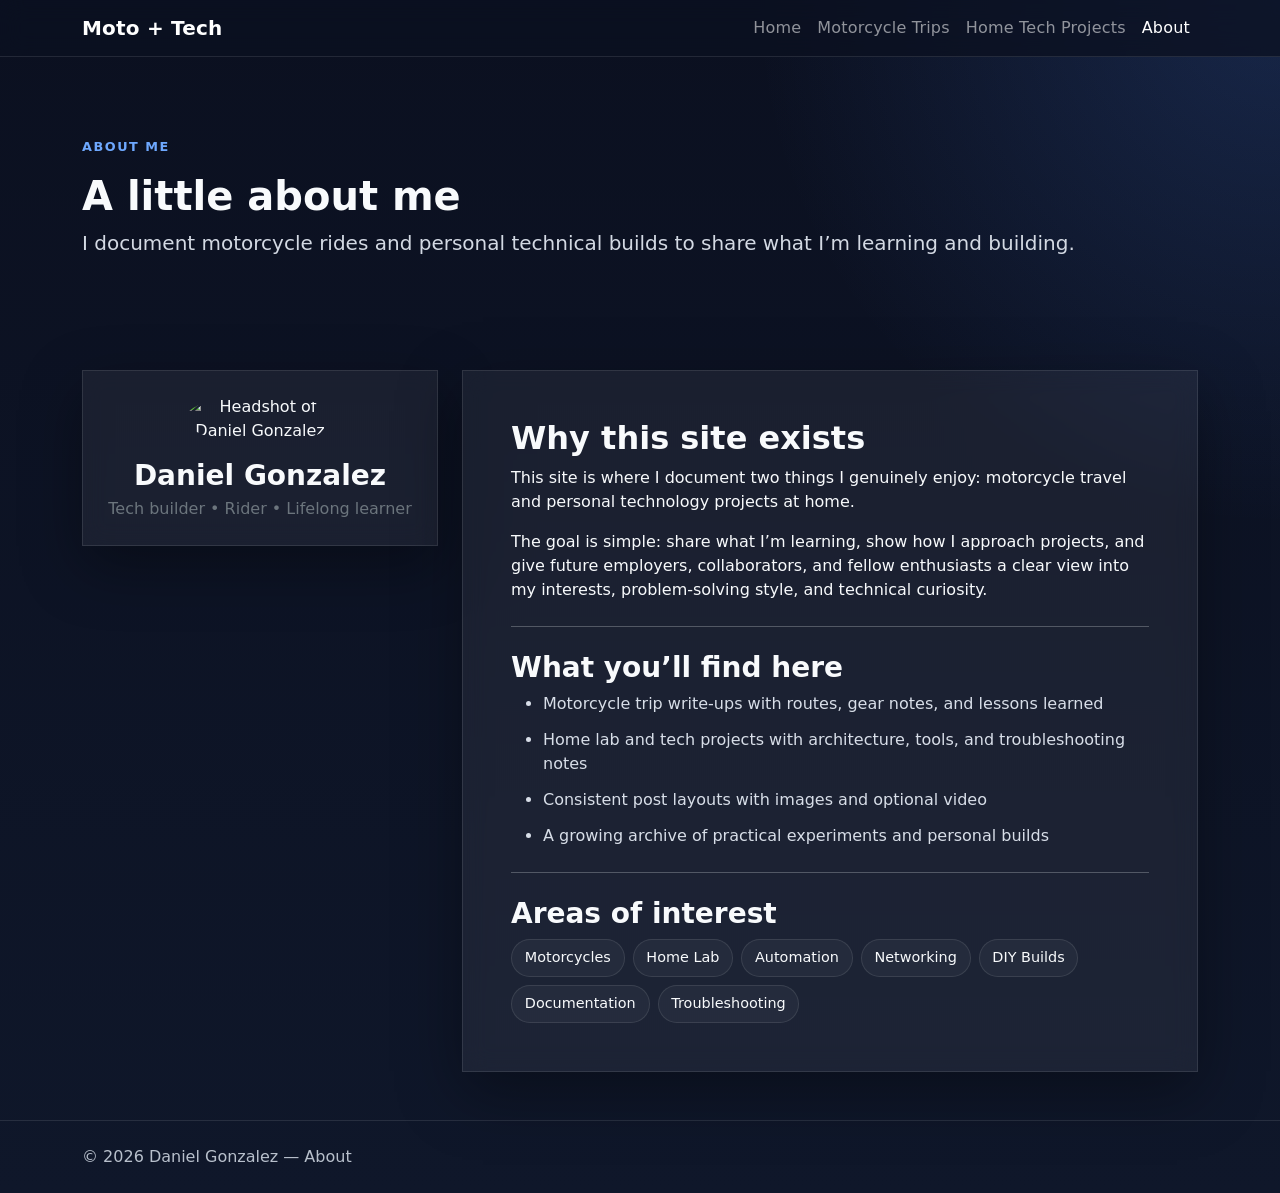
==== about.html @ 92008616 "Add files via upload" ====
<!DOCTYPE html>
<html lang="en">
<head>
  <meta charset="UTF-8" />
  <meta name="viewport" content="width=device-width, initial-scale=1.0" />
  <title>About | Daniel Gonzalez</title>
  <link href="https://cdn.jsdelivr.net/npm/bootstrap@5.3.3/dist/css/bootstrap.min.css" rel="stylesheet" />
  <link rel="stylesheet" href="css/styles.css" />
</head>
<body data-page="about">

  <nav class="navbar navbar-expand-lg navbar-dark sticky-top site-nav">
    <div class="container">
      <a class="navbar-brand fw-bold" href="index.html">Moto + Tech</a>
      <button class="navbar-toggler" type="button" data-bs-toggle="collapse" data-bs-target="#mainNav">
        <span class="navbar-toggler-icon"></span>
      </button>
      <div class="collapse navbar-collapse" id="mainNav">
        <ul class="navbar-nav ms-auto">
          <li class="nav-item"><a class="nav-link" href="index.html">Home</a></li>
          <li class="nav-item"><a class="nav-link" href="trips.html">Motorcycle Trips</a></li>
          <li class="nav-item"><a class="nav-link" href="projects.html">Home Tech Projects</a></li>
          <li class="nav-item"><a class="nav-link active" href="about.html">About</a></li>
        </ul>
      </div>
    </div>
  </nav>

  <header class="page-header">
    <div class="container">
      <p class="section-kicker">About Me</p>
      <h1 class="display-6 fw-bold">A little about me</h1>
      <p class="lead text-light-emphasis">
        I document motorcycle rides and personal technical builds to share what I’m learning and building.
      </p>
    </div>
  </header>

  <main class="py-5">
    <div class="container">
      <div class="row g-4 align-items-start">
        <div class="col-lg-4">
          <div class="glass-card p-4 text-center">
            <img src="assets/headshot.jpg" alt="Headshot of Daniel Gonzalez" class="about-headshot mb-3" />
            <h3 class="fw-bold mb-1">Daniel Gonzalez</h3>
            <p class="text-secondary mb-0">Tech builder • Rider • Lifelong learner</p>
          </div>
        </div>
        <div class="col-lg-8">
          <div class="glass-card p-4 p-md-5">
            <h2 class="fw-bold">Why this site exists</h2>
            <p>
              This site is where I document two things I genuinely enjoy:
              motorcycle travel and personal technology projects at home.
            </p>
            <p>
              The goal is simple: share what I’m learning, show how I approach projects,
              and give future employers, collaborators, and fellow enthusiasts a clear view
              into my interests, problem-solving style, and technical curiosity.
            </p>

            <hr class="my-4" />

            <h3 class="fw-bold">What you’ll find here</h3>
            <ul class="custom-list">
              <li>Motorcycle trip write-ups with routes, gear notes, and lessons learned</li>
              <li>Home lab and tech projects with architecture, tools, and troubleshooting notes</li>
              <li>Consistent post layouts with images and optional video</li>
              <li>A growing archive of practical experiments and personal builds</li>
            </ul>

            <hr class="my-4" />

            <h3 class="fw-bold">Areas of interest</h3>
            <div class="d-flex flex-wrap gap-2">
              <span class="tag-chip">Motorcycles</span>
              <span class="tag-chip">Home Lab</span>
              <span class="tag-chip">Automation</span>
              <span class="tag-chip">Networking</span>
              <span class="tag-chip">DIY Builds</span>
              <span class="tag-chip">Documentation</span>
              <span class="tag-chip">Troubleshooting</span>
            </div>
          </div>
        </div>
      </div>
    </div>
  </main>

  <footer class="site-footer py-4">
    <div class="container">
      <p class="mb-0">© 2026 Daniel Gonzalez — About</p>
    </div>
  </footer>

</body>
</html>
---- css/styles.css ----
:root {
  --bg: #0b1020;
  --bg-soft: #121a31;
  --card: rgba(255, 255, 255, 0.06);
  --line: rgba(255, 255, 255, 0.10);
  --text: #f8fafc;
  --muted: #b8c0cc;
  --primary: #4f8cff;
  --primary-2: #6ea8fe;
  --shadow: 0 20px 60px rgba(0, 0, 0, 0.35);
}

* {
  box-sizing: border-box;
}

html {
  scroll-behavior: smooth;
}

body {
  background:
    radial-gradient(circle at top right, rgba(79, 140, 255, 0.18), transparent 30%),
    linear-gradient(180deg, #0b1020 0%, #0f172a 100%);
  color: var(--text);
  font-family: Inter, system-ui, -apple-system, BlinkMacSystemFont, "Segoe UI", sans-serif;
}

.site-nav {
  backdrop-filter: blur(12px);
  background: rgba(11, 16, 32, 0.75);
  border-bottom: 1px solid var(--line);
}

.navbar-brand,
.nav-link {
  letter-spacing: 0.2px;
}

.hero-section,
.page-header {
  padding: 5rem 0 3rem;
}

.section-kicker {
  color: var(--primary-2);
  text-transform: uppercase;
  letter-spacing: .12em;
  font-size: .8rem;
  font-weight: 700;
}

.headshot-wrap {
  width: 180px;
  height: 180px;
  border-radius: 50%;
  padding: 8px;
  background: linear-gradient(135deg, rgba(79, 140, 255, 0.7), rgba(255,255,255,0.2));
  box-shadow: var(--shadow);
}

.headshot-img,
.about-headshot {
  width: 100%;
  height: 100%;
  object-fit: cover;
  border-radius: 50%;
  display: block;
}

.about-headshot {
  max-width: 150px;
  max-height: 150px;
  margin: 0 auto;
}

.stat-card,
.glass-card,
.post-card,
.modal-dark {
  background: var(--card);
  border: 1px solid var(--line);
  box-shadow: var(--shadow);
  backdrop-filter: blur(12px);
}

.stat-card {
  border-radius: 20px;
  padding: 1rem 1.25rem;
  height: 100%;
}

.stat-number {
  font-size: 1.5rem;
  font-weight: 800;
}

.stat-label {
  color: var(--muted);
  font-size: 0.95rem;
}

.post-card {
  border-radius: 22px;
  overflow: hidden;
  transition: transform .25s ease, border-color .25s ease, box-shadow .25s ease;
  height: 100%;
}

.post-card:hover {
  transform: translateY(-6px);
  border-color: rgba(79, 140, 255, 0.5);
}

.media-frame {
  aspect-ratio: 16 / 9;
  background: #0c1326;
  overflow: hidden;
}

.media-frame img,
.media-frame video {
  width: 100%;
  height: 100%;
  object-fit: cover;
  display: block;
}

.post-card-body {
  padding: 1.25rem;
}

.post-card-meta,
.post-meta {
  display: flex;
  flex-wrap: wrap;
  gap: .6rem;
  color: var(--muted);
  font-size: .95rem;
}

.meta-pill,
.tag-chip {
  display: inline-flex;
  align-items: center;
  gap: .35rem;
  border: 1px solid var(--line);
  background: rgba(255,255,255,0.04);
  color: var(--muted);
  border-radius: 999px;
  padding: .45rem .8rem;
  font-size: .9rem;
}

.tag-chip {
  color: var(--text);
}

.btn-primary {
  background: linear-gradient(135deg, var(--primary), #316cf4);
  border: none;
}

.btn-primary:hover {
  background: linear-gradient(135deg, #3f7afe, #255fe0);
}

.site-footer {
  border-top: 1px solid var(--line);
  color: var(--muted);
}

.modal-content.modal-dark {
  color: var(--text);
  background: #0f172a;
  border-radius: 24px;
}

.modal-body p {
  color: #d8dee8;
  line-height: 1.8;
}

.modal-media-grid {
  display: grid;
  gap: 1rem;
}

.content-section {
  margin-bottom: 2rem;
}

.content-section h4 {
  font-weight: 700;
  margin-bottom: .75rem;
}

.custom-list li {
  margin-bottom: .75rem;
  color: #d8dee8;
}

.text-light-emphasis {
  color: #d3d9e3 !important;
}

@media (max-width: 768px) {
  .hero-section,
  .page-header {
    padding: 3.5rem 0 2rem;
  }

  .headshot-wrap {
    width: 140px;
    height: 140px;
  }
}
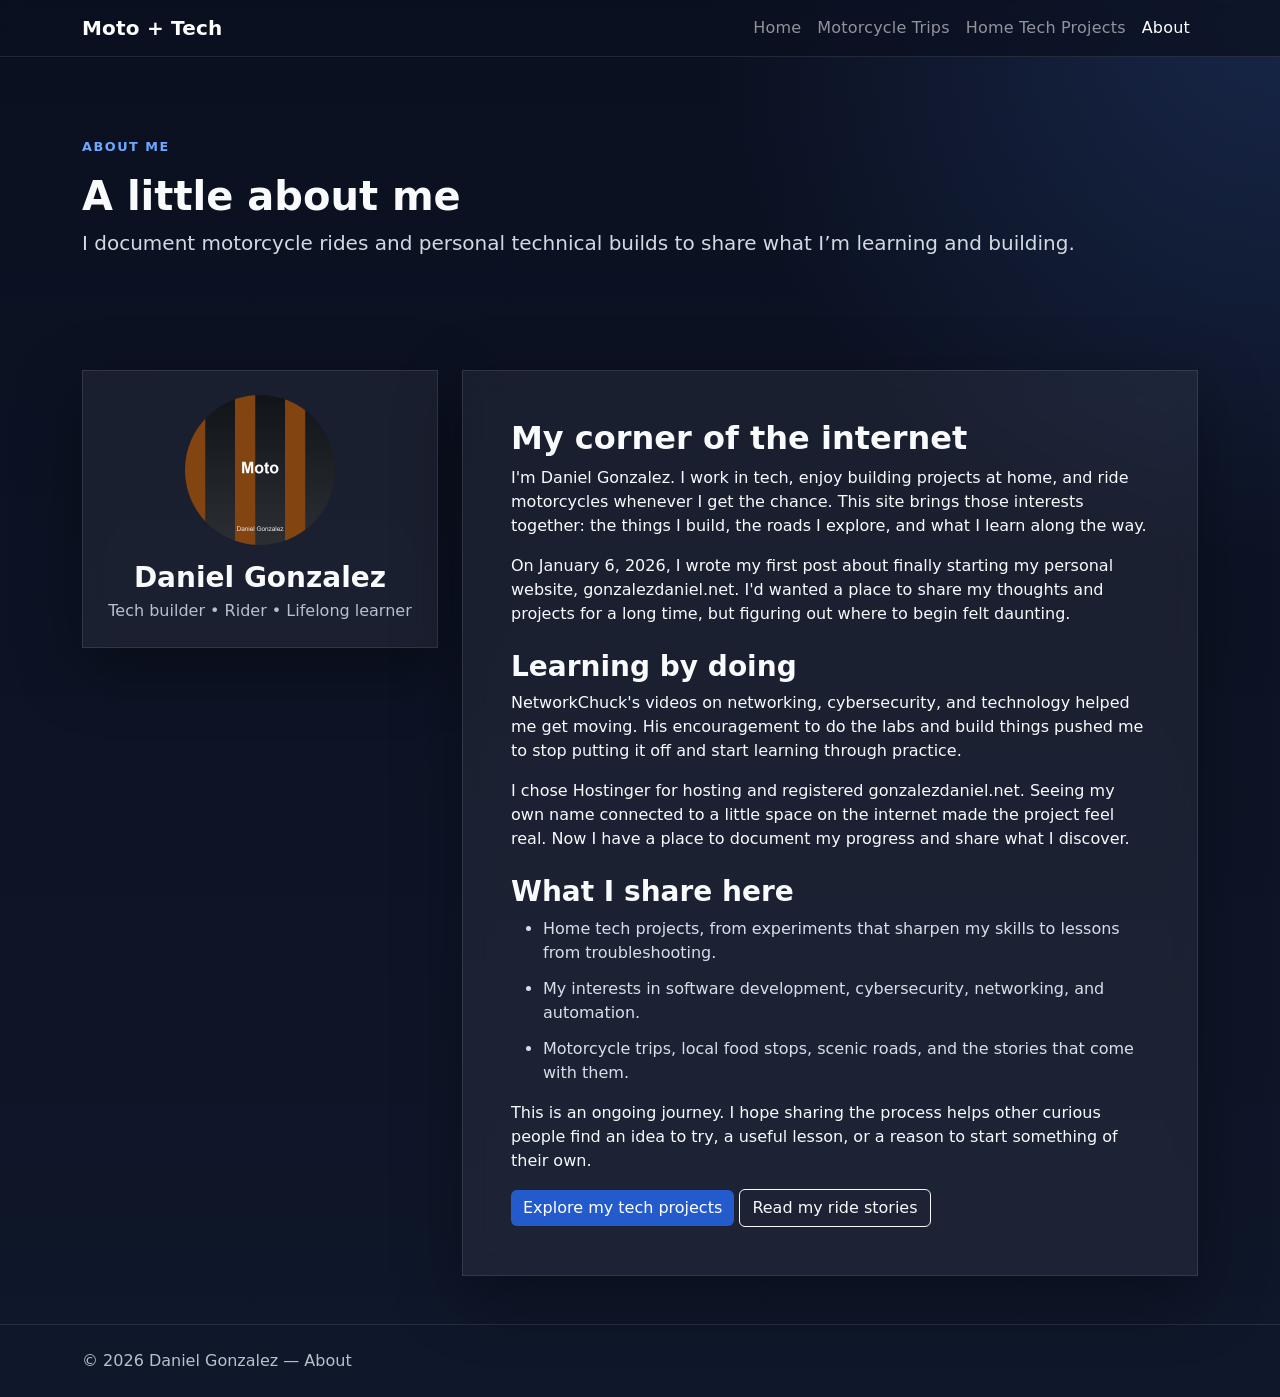
==== commit 247520dc: "Update blog content and add accessible shareable post pages" ====
--- a/about.html
+++ b/about.html
@@ -1,5 +1,5 @@
 <!DOCTYPE html>
-<html lang="en">
+<html lang="en" data-bs-theme="dark">
 <head>
   <meta charset="UTF-8" />
   <meta name="viewport" content="width=device-width, initial-scale=1.0" />
@@ -9,10 +9,13 @@
 </head>
 <body data-page="about">
 
+  <a class="visually-hidden-focusable" href="#main-content">Skip to main content</a>
+
   <nav class="navbar navbar-expand-lg navbar-dark sticky-top site-nav">
     <div class="container">
       <a class="navbar-brand fw-bold" href="index.html">Moto + Tech</a>
-      <button class="navbar-toggler" type="button" data-bs-toggle="collapse" data-bs-target="#mainNav">
+      <button class="navbar-toggler" type="button" data-bs-toggle="collapse" data-bs-target="#mainNav"
+        aria-controls="mainNav" aria-expanded="false" aria-label="Toggle navigation">
         <span class="navbar-toggler-icon"></span>
       </button>
       <div class="collapse navbar-collapse" id="mainNav">
@@ -20,7 +23,7 @@
           <li class="nav-item"><a class="nav-link" href="index.html">Home</a></li>
           <li class="nav-item"><a class="nav-link" href="trips.html">Motorcycle Trips</a></li>
           <li class="nav-item"><a class="nav-link" href="projects.html">Home Tech Projects</a></li>
-          <li class="nav-item"><a class="nav-link active" href="about.html">About</a></li>
+          <li class="nav-item"><a class="nav-link active" aria-current="page" href="about.html">About</a></li>
         </ul>
       </div>
     </div>
@@ -36,51 +39,33 @@
     </div>
   </header>
 
-  <main class="py-5">
+  <main tabindex="-1" id="main-content" class="py-5">
     <div class="container">
       <div class="row g-4 align-items-start">
         <div class="col-lg-4">
           <div class="glass-card p-4 text-center">
             <img src="assets/headshot.jpg" alt="Headshot of Daniel Gonzalez" class="about-headshot mb-3" />
-            <h3 class="fw-bold mb-1">Daniel Gonzalez</h3>
+            <h2 class="h3 fw-bold mb-1">Daniel Gonzalez</h2>
             <p class="text-secondary mb-0">Tech builder • Rider • Lifelong learner</p>
           </div>
         </div>
         <div class="col-lg-8">
           <div class="glass-card p-4 p-md-5">
-            <h2 class="fw-bold">Why this site exists</h2>
-            <p>
-              This site is where I document two things I genuinely enjoy:
-              motorcycle travel and personal technology projects at home.
-            </p>
-            <p>
-              The goal is simple: share what I’m learning, show how I approach projects,
-              and give future employers, collaborators, and fellow enthusiasts a clear view
-              into my interests, problem-solving style, and technical curiosity.
-            </p>
-
-            <hr class="my-4" />
-
-            <h3 class="fw-bold">What you’ll find here</h3>
+            <h2 class="fw-bold">My corner of the internet</h2>
+            <p>I'm Daniel Gonzalez. I work in tech, enjoy building projects at home, and ride motorcycles whenever I get the chance. This site brings those interests together: the things I build, the roads I explore, and what I learn along the way.</p>
+            <p>On January 6, 2026, I wrote my first post about finally starting my personal website, gonzalezdaniel.net. I'd wanted a place to share my thoughts and projects for a long time, but figuring out where to begin felt daunting.</p>
+            <h3 class="fw-bold mt-4">Learning by doing</h3>
+            <p>NetworkChuck's videos on networking, cybersecurity, and technology helped me get moving. His encouragement to do the labs and build things pushed me to stop putting it off and start learning through practice.</p>
+            <p>I chose Hostinger for hosting and registered gonzalezdaniel.net. Seeing my own name connected to a little space on the internet made the project feel real. Now I have a place to document my progress and share what I discover.</p>
+            <h3 class="fw-bold mt-4">What I share here</h3>
             <ul class="custom-list">
-              <li>Motorcycle trip write-ups with routes, gear notes, and lessons learned</li>
-              <li>Home lab and tech projects with architecture, tools, and troubleshooting notes</li>
-              <li>Consistent post layouts with images and optional video</li>
-              <li>A growing archive of practical experiments and personal builds</li>
+              <li>Home tech projects, from experiments that sharpen my skills to lessons from troubleshooting.</li>
+              <li>My interests in software development, cybersecurity, networking, and automation.</li>
+              <li>Motorcycle trips, local food stops, scenic roads, and the stories that come with them.</li>
             </ul>
-
-            <hr class="my-4" />
-
-            <h3 class="fw-bold">Areas of interest</h3>
-            <div class="d-flex flex-wrap gap-2">
-              <span class="tag-chip">Motorcycles</span>
-              <span class="tag-chip">Home Lab</span>
-              <span class="tag-chip">Automation</span>
-              <span class="tag-chip">Networking</span>
-              <span class="tag-chip">DIY Builds</span>
-              <span class="tag-chip">Documentation</span>
-              <span class="tag-chip">Troubleshooting</span>
-            </div>
+            <p>This is an ongoing journey. I hope sharing the process helps other curious people find an idea to try, a useful lesson, or a reason to start something of their own.</p>
+            <a class="btn btn-primary" href="projects.html">Explore my tech projects</a>
+            <a class="btn btn-outline-light" href="trips.html">Read my ride stories</a>
           </div>
         </div>
       </div>
@@ -93,5 +78,6 @@
     </div>
   </footer>
 
+  <script src="https://cdn.jsdelivr.net/npm/bootstrap@5.3.3/dist/js/bootstrap.bundle.min.js"></script>
 </body>
 </html>
--- a/css/styles.css
+++ b/css/styles.css
@@ -214,4 +214,40 @@
     width: 140px;
     height: 140px;
   }
-}+}
+/* Shared accessible presentation for both kinds of story. */
+:focus-visible {
+  outline: 3px solid #ffda6a;
+  outline-offset: 4px;
+}
+
+.visually-hidden-focusable:focus {
+  position: fixed;
+  top: .5rem;
+  left: .5rem;
+  z-index: 1100;
+  padding: .75rem 1rem;
+  background: #fff;
+  color: #0b1020;
+}
+
+#main-content { scroll-margin-top: 5rem; }
+body { overflow-wrap: anywhere; }
+.text-secondary { color: var(--muted) !important; }
+.btn-primary { background: #245bcc; color: #fff; }
+.btn-primary:hover, .btn-primary:focus-visible { background: #1d4eaf; color: #fff; }
+.btn-outline-primary { color: #9ec5fe; border-color: #9ec5fe; }
+.btn-outline-primary:hover { background: #245bcc; border-color: #245bcc; color: #fff; }
+.post-reader { max-width: 900px; }
+.post-reader p { line-height: 1.8; }
+.post-image { display: block; width: 100%; height: auto; border-radius: 1rem; }
+.post-media { display: grid; gap: 1rem; }
+.post-details { display: flex; flex-wrap: wrap; gap: 1rem 2rem; }
+.post-details dd { color: var(--muted); }
+.content-section h2 { font-weight: 700; }
+
+@media (prefers-reduced-motion: reduce) {
+  html { scroll-behavior: auto; }
+  *, *::before, *::after { transition: none !important; animation: none !important; }
+  .post-card:hover { transform: none; }
+}
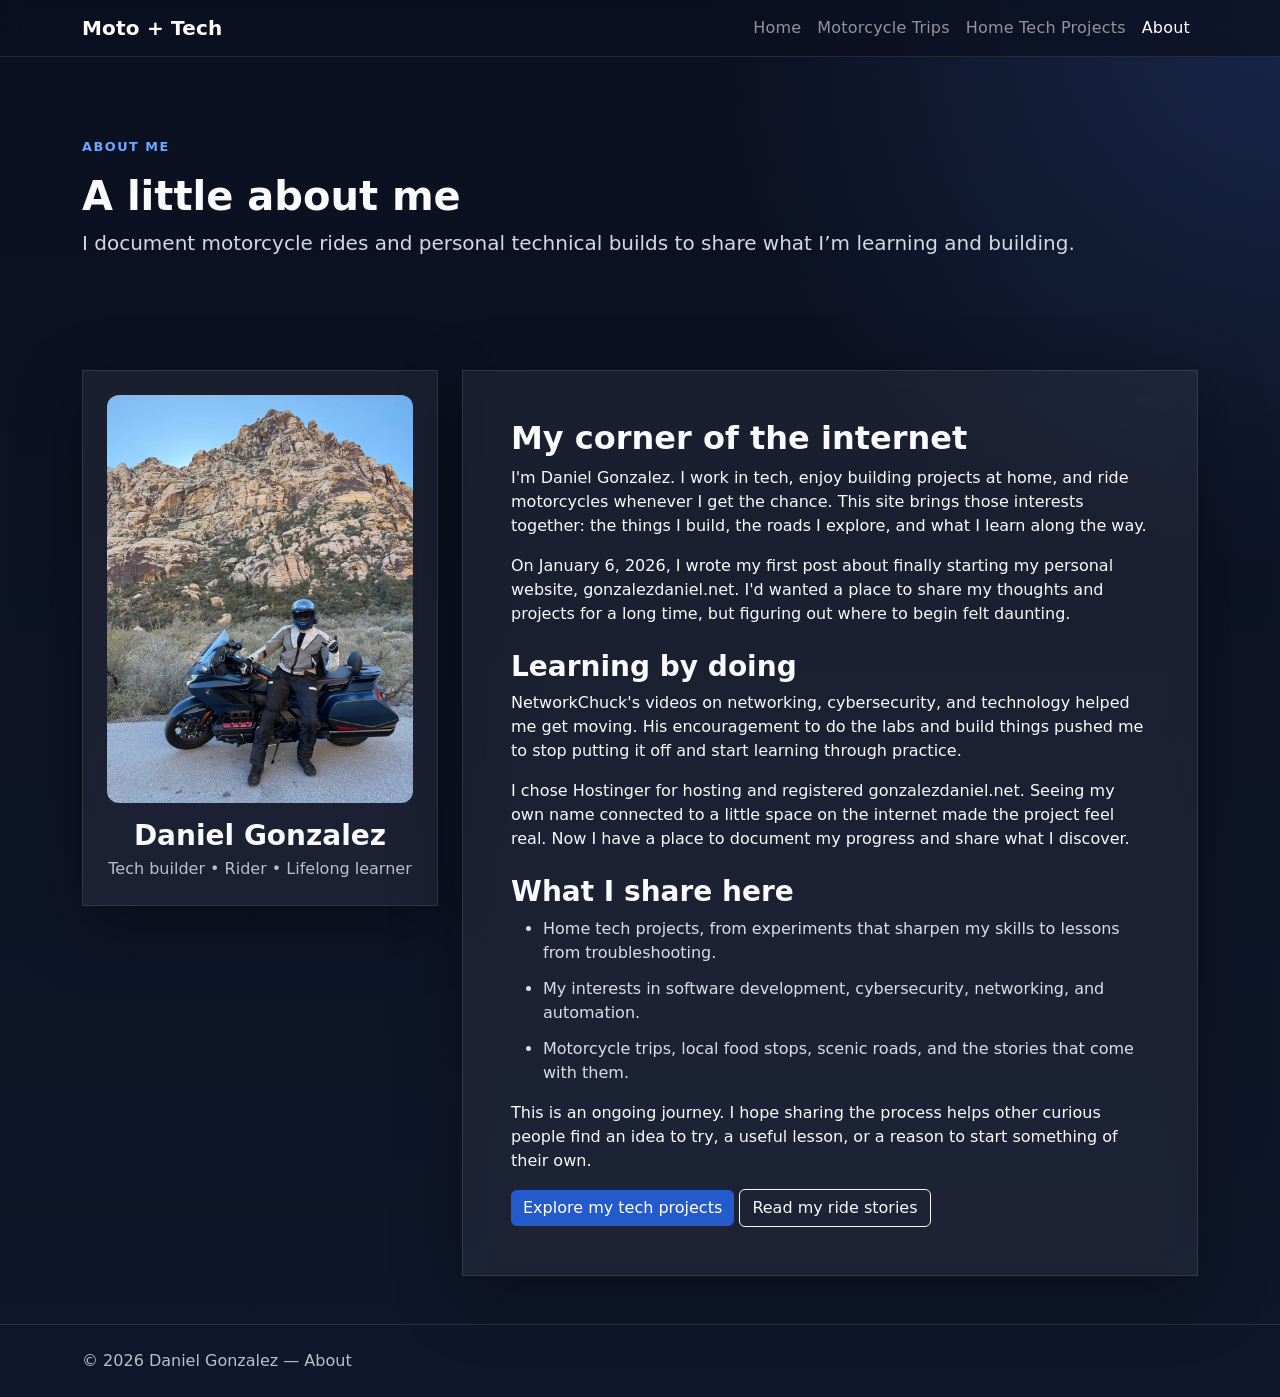
==== commit 6f970352: "Add optimized headshot and motorcycle portrait" ====
--- a/about.html
+++ b/about.html
@@ -44,7 +44,7 @@
       <div class="row g-4 align-items-start">
         <div class="col-lg-4">
           <div class="glass-card p-4 text-center">
-            <img src="assets/headshot.jpg" alt="Headshot of Daniel Gonzalez" class="about-headshot mb-3" />
+            <img src="assets/daniel-motorcycle.webp" alt="Daniel Gonzalez wearing riding gear beside his motorcycle in front of rocky desert cliffs" class="about-motorcycle mb-3" width="900" height="1200" />
             <h2 class="h3 fw-bold mb-1">Daniel Gonzalez</h2>
             <p class="text-secondary mb-0">Tech builder • Rider • Lifelong learner</p>
           </div>
--- a/css/styles.css
+++ b/css/styles.css
@@ -59,8 +59,7 @@
   box-shadow: var(--shadow);
 }
 
-.headshot-img,
-.about-headshot {
+.headshot-img {
   width: 100%;
   height: 100%;
   object-fit: cover;
@@ -68,10 +67,11 @@
   display: block;
 }
 
-.about-headshot {
-  max-width: 150px;
-  max-height: 150px;
-  margin: 0 auto;
+.about-motorcycle {
+  width: 100%;
+  height: auto;
+  display: block;
+  border-radius: 12px;
 }
 
 .stat-card,
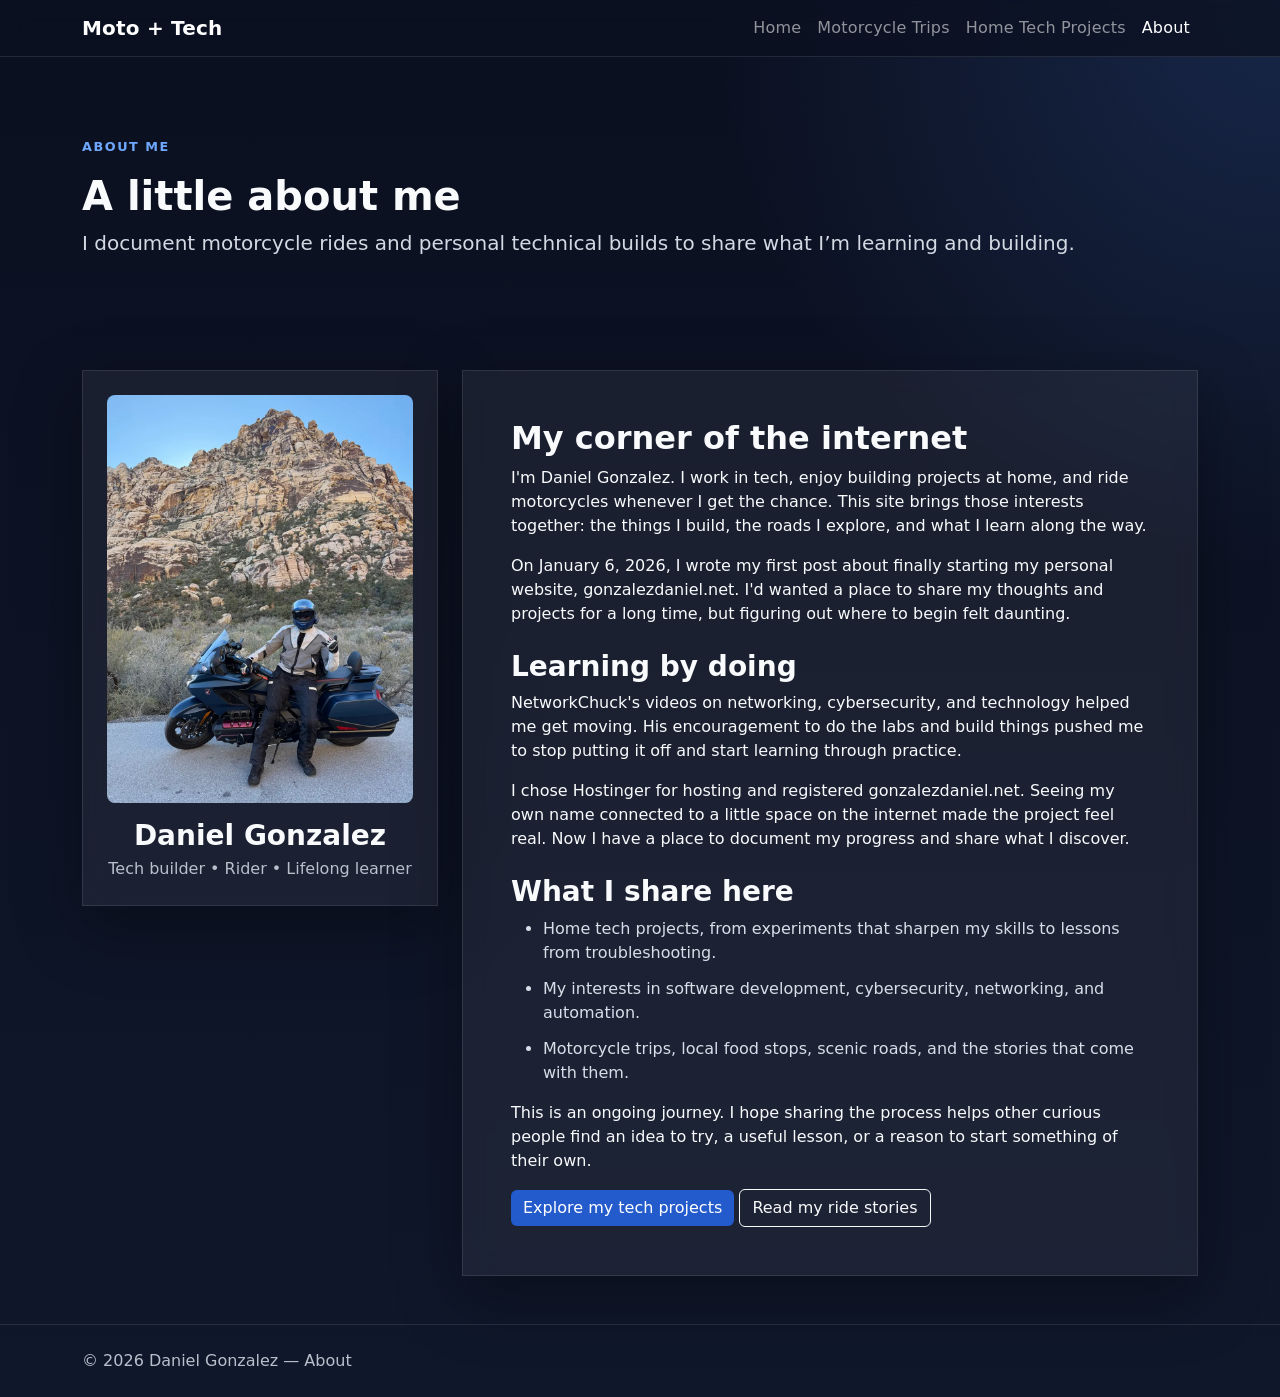
==== commit 2c681ffc: "Prevent cached styles from breaking profile photo layout" ====
--- a/about.html
+++ b/about.html
@@ -5,7 +5,7 @@
   <meta name="viewport" content="width=device-width, initial-scale=1.0" />
   <title>About | Daniel Gonzalez</title>
   <link href="https://cdn.jsdelivr.net/npm/bootstrap@5.3.3/dist/css/bootstrap.min.css" rel="stylesheet" />
-  <link rel="stylesheet" href="css/styles.css" />
+  <link rel="stylesheet" href="css/styles.css?v=20261027-photos-2" />
 </head>
 <body data-page="about">
 
@@ -44,7 +44,7 @@
       <div class="row g-4 align-items-start">
         <div class="col-lg-4">
           <div class="glass-card p-4 text-center">
-            <img src="assets/daniel-motorcycle.webp" alt="Daniel Gonzalez wearing riding gear beside his motorcycle in front of rocky desert cliffs" class="about-motorcycle mb-3" width="900" height="1200" />
+            <img src="assets/daniel-motorcycle.webp" alt="Daniel Gonzalez wearing riding gear beside his motorcycle in front of rocky desert cliffs" class="about-motorcycle img-fluid rounded-3 mb-3" width="900" height="1200" />
             <h2 class="h3 fw-bold mb-1">Daniel Gonzalez</h2>
             <p class="text-secondary mb-0">Tech builder • Rider • Lifelong learner</p>
           </div>
